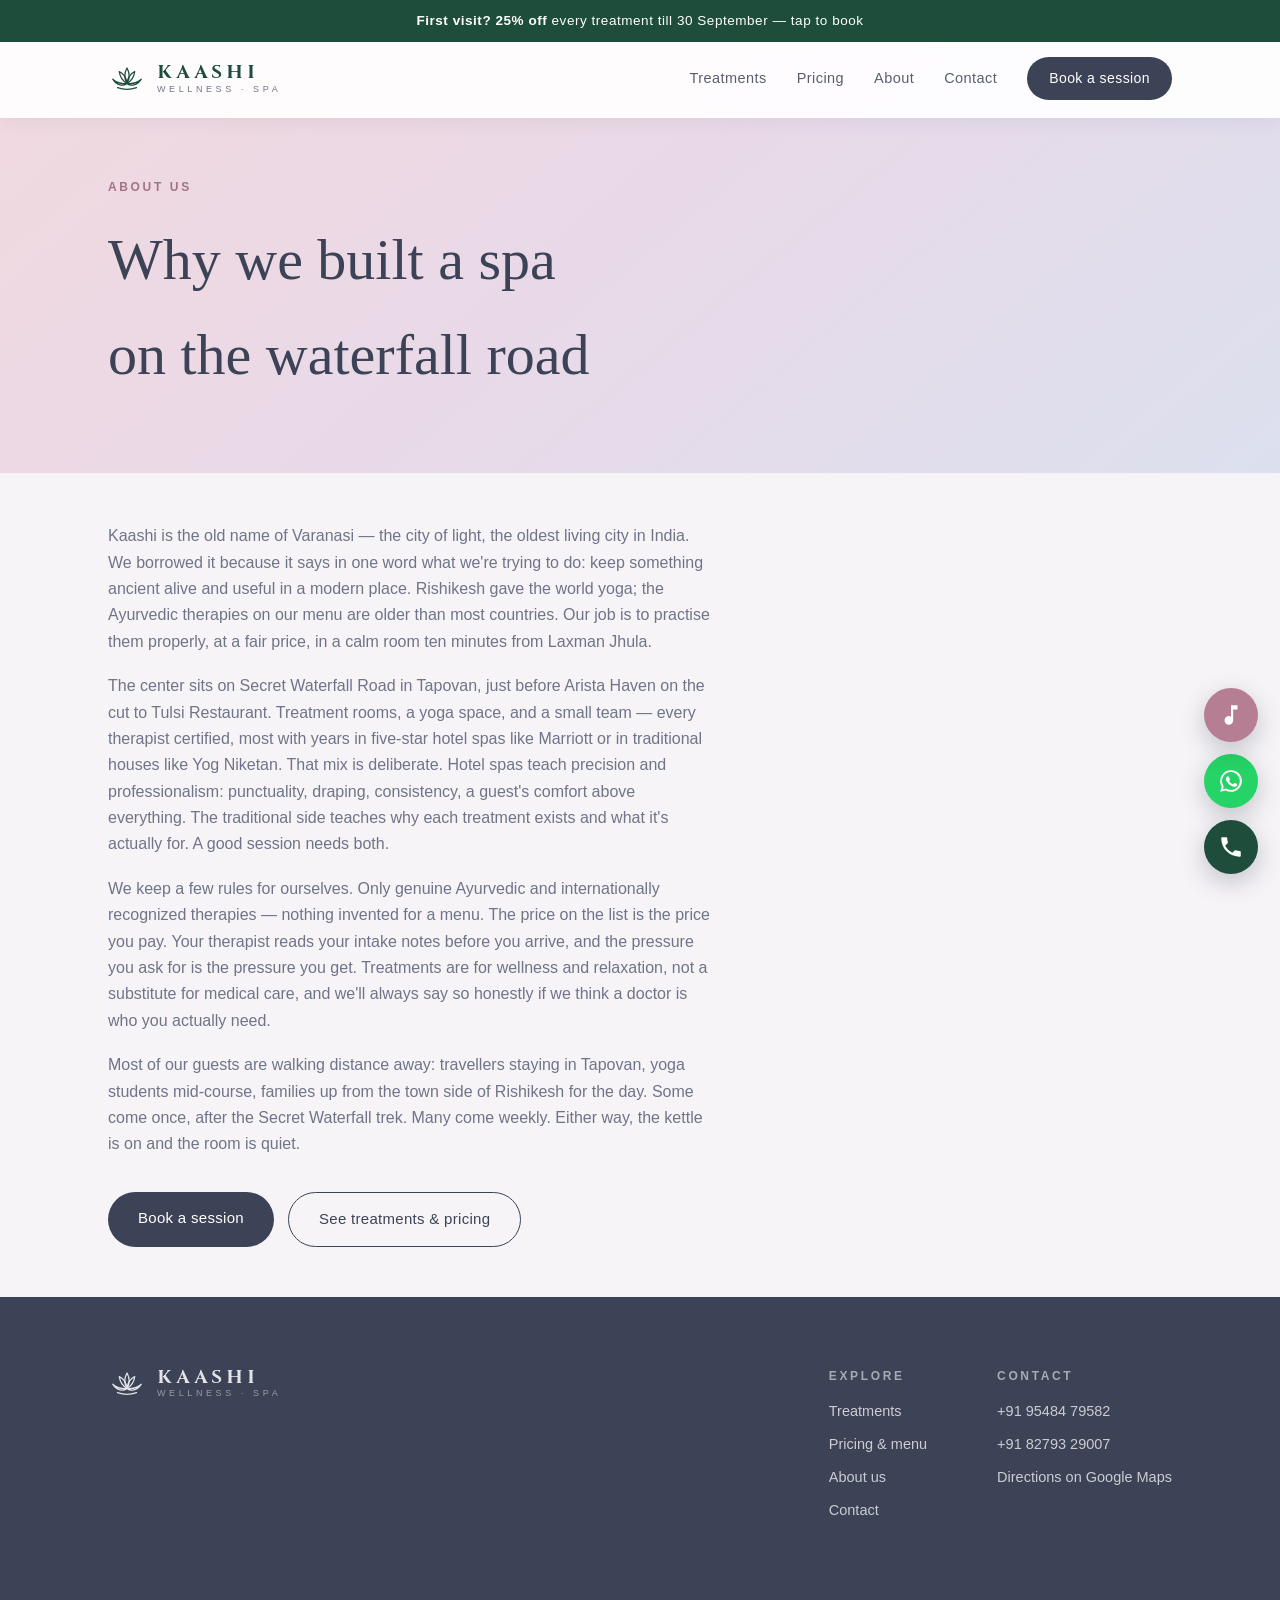
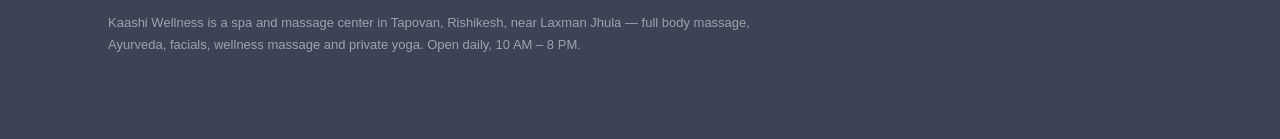
==== about.html @ d587b19d "feat: about and contact pages with map embed, nav/footer/sitemap updates, vercel config Co-Authored-" ====
<!DOCTYPE html>
<html lang="en">
<head>
<title>About Kaashi Wellness — Spa &amp; Massage Center in Tapovan, Rishikesh</title>
<meta name="description" content="The story of Kaashi Wellness — a spa, massage and yoga center on Secret Waterfall Road, Tapovan, Rishikesh, run by therapists trained in five-star hotel spas and traditional Ayurveda.">
<link rel="canonical" href="https://kaashiwellness.in/about.html">
<meta property="og:title" content="About Kaashi Wellness — Tapovan, Rishikesh">
<meta property="og:description" content="Who we are, why the name, and how we work. Spa, massage and yoga in Tapovan, Rishikesh.">
<meta property="og:type" content="website">
<meta property="og:url" content="https://kaashiwellness.in/about.html">
<meta name="twitter:card" content="summary">
<meta charset="UTF-8">
<meta name="viewport" content="width=device-width, initial-scale=1.0">
<meta name="theme-color" content="#f2d9de">
<meta name="geo.region" content="IN-UT">
<meta name="geo.placename" content="Tapovan, Rishikesh">
<meta name="ICBM" content="30.134050, 78.319502">
<link rel="icon" href="data:image/svg+xml,%3Csvg xmlns='http://www.w3.org/2000/svg' viewBox='0 0 64 44'%3E%3Cg fill='none' stroke='%231e4d3b' stroke-width='3.5' stroke-linecap='round' stroke-linejoin='round'%3E%3Cpath d='M32 5 C27.5 13 27.5 23 32 31 C36.5 23 36.5 13 32 5 Z'/%3E%3Cpath d='M32 31 C25 27 20 20 19 11 C27 15 31 22 32 31 Z'/%3E%3Cpath d='M32 31 C39 27 44 20 45 11 C37 15 33 22 32 31 Z'/%3E%3Cpath d='M16 38 Q32 44 48 38'/%3E%3C/g%3E%3C/svg%3E">
<link rel="stylesheet" href="css/style.css">
<script type="application/ld+json">
{
  "@context": "https://schema.org",
  "@type": "DaySpa",
  "@id": "https://kaashiwellness.in/#spa",
  "name": "Kaashi Wellness",
  "url": "https://kaashiwellness.in/",
  "telephone": "+919548479582",
  "priceRange": "₹₹",
  "address": {
    "@type": "PostalAddress",
    "streetAddress": "Secret Waterfall Road, Near Arista Haven, Tapovan",
    "addressLocality": "Rishikesh",
    "addressRegion": "Uttarakhand",
    "postalCode": "249192",
    "addressCountry": "IN"
  },
  "hasOfferCatalog": {
    "@type": "OfferCatalog",
    "name": "Kaashi Wellness Spa Menu",
    "itemListElement": [
      { "@type": "OfferCatalog", "name": "Full Body Massages", "description": "Deep tissue, Balinese, Swedish and aromatherapy massages, ₹1,999–₹3,499, 60/90 minutes" },
      { "@type": "OfferCatalog", "name": "Express Massages", "description": "Back, foot reflexology and head-neck-shoulder massages, ₹999, 30 minutes" },
      { "@type": "OfferCatalog", "name": "Body Scrubs", "description": "Exfoliation scrubs and nourishing body masques, ₹1,499–₹1,999, 30 minutes" },
      { "@type": "OfferCatalog", "name": "Facials", "description": "Hydrating, purifying, lightening, age-defying and healing facials, ₹1,999, 60 minutes" },
      { "@type": "OfferCatalog", "name": "Premium Package", "description": "Thai, hot stone, Potli, Udwarthanam and chakra balancing with sound healing, ₹2,999–₹3,999" },
      { "@type": "OfferCatalog", "name": "Ayurveda", "description": "Abhiyanga, Shirodhara, Nasyam, vasti therapies and more, ₹1,499–₹3,499" },
      { "@type": "OfferCatalog", "name": "Yoga", "description": "Private asana, pranayama, Yoga Nidra and meditation sessions, ₹1,499–₹2,999" }
    ]
  }
}
</script>
<script type="application/ld+json">
{
  "@context": "https://schema.org",
  "@type": "BreadcrumbList",
  "itemListElement": [
    { "@type": "ListItem", "position": 1, "name": "Home", "item": "https://kaashiwellness.in/" },
    { "@type": "ListItem", "position": 2, "name": "About", "item": "https://kaashiwellness.in/about.html" }
  ]
}
</script>
</head>
<body class="has-sticky">

<a class="offer-bar" href="tel:+919548479582" data-book="my first visit (25% off)"><b>First visit? 25% off</b> every treatment till 30 September — tap to book</a>
<nav class="site scrolled" id="siteNav">
  <div class="wrap">
    <a class="wordmark" href="index.html"><svg class="logo-mark" viewBox="0 0 64 44" fill="none" stroke="currentColor" stroke-width="2.2" stroke-linecap="round" stroke-linejoin="round" aria-hidden="true"><path d="M32 5 C27.5 13 27.5 23 32 31 C36.5 23 36.5 13 32 5 Z"/><path d="M32 31 C25 27 20 20 19 11 C27 15 31 22 32 31 Z"/><path d="M32 31 C39 27 44 20 45 11 C37 15 33 22 32 31 Z"/><path d="M32 31 C23 32 14 30 8 24 C15 35 26 36 32 31 Z"/><path d="M32 31 C41 32 50 30 56 24 C49 35 38 36 32 31 Z"/><path d="M16 38 Q32 44 48 38"/></svg><span class="logo-text">Kaashi<small>Wellness · Spa</small></span></a>
    <div class="navlinks">
      <a href="index.html#services">Treatments</a>
      <a href="pricing.html">Pricing</a>
      <a href="about.html">About</a>
      <a href="contact.html">Contact</a>
      <a class="btn" href="tel:+919548479582" data-book="a session">Book a session</a>
    </div>
  </div>
</nav>

<header class="page-head">
  <div class="wrap">
    <p class="eyebrow">About us</p>
    <h1>Why we built a spa on the waterfall road</h1>
  </div>
</header>

<main>
<section class="tight">
  <div class="wrap">
    <div class="prose dim">
      <p>Kaashi is the old name of Varanasi — the city of light, the oldest living city in India. We borrowed it because it says in one word what we're trying to do: keep something ancient alive and useful in a modern place. Rishikesh gave the world yoga; the Ayurvedic therapies on our menu are older than most countries. Our job is to practise them properly, at a fair price, in a calm room ten minutes from Laxman Jhula.</p>
      <p>The center sits on Secret Waterfall Road in Tapovan, just before Arista Haven on the cut to Tulsi Restaurant. Treatment rooms, a yoga space, and a small team — every therapist certified, most with years in five-star hotel spas like Marriott or in traditional houses like Yog Niketan. That mix is deliberate. Hotel spas teach precision and professionalism: punctuality, draping, consistency, a guest's comfort above everything. The traditional side teaches why each treatment exists and what it's actually for. A good session needs both.</p>
      <p>We keep a few rules for ourselves. Only genuine Ayurvedic and internationally recognized therapies — nothing invented for a menu. The price on the list is the price you pay. Your therapist reads your intake notes before you arrive, and the pressure you ask for is the pressure you get. Treatments are for wellness and relaxation, not a substitute for medical care, and we'll always say so honestly if we think a doctor is who you actually need.</p>
      <p>Most of our guests are walking distance away: travellers staying in Tapovan, yoga students mid-course, families up from the town side of Rishikesh for the day. Some come once, after the Secret Waterfall trek. Many come weekly. Either way, the kettle is on and the room is quiet.</p>
    </div>
    <div style="margin-top:34px; display:flex; gap:14px; flex-wrap:wrap">
      <a class="btn" href="tel:+919548479582" data-book="a session">Book a session</a>
      <a class="btn ghost" href="pricing.html">See treatments &amp; pricing</a>
    </div>
  </div>
</section>
</main>

<footer>
  <div class="wrap">
    <div>
      <a class="wordmark" href="index.html"><svg class="logo-mark" viewBox="0 0 64 44" fill="none" stroke="currentColor" stroke-width="2.2" stroke-linecap="round" stroke-linejoin="round" aria-hidden="true"><path d="M32 5 C27.5 13 27.5 23 32 31 C36.5 23 36.5 13 32 5 Z"/><path d="M32 31 C25 27 20 20 19 11 C27 15 31 22 32 31 Z"/><path d="M32 31 C39 27 44 20 45 11 C37 15 33 22 32 31 Z"/><path d="M32 31 C23 32 14 30 8 24 C15 35 26 36 32 31 Z"/><path d="M32 31 C41 32 50 30 56 24 C49 35 38 36 32 31 Z"/><path d="M16 38 Q32 44 48 38"/></svg><span class="logo-text">Kaashi<small>Wellness · Spa</small></span></a>
    </div>
    <div class="cols">
      <div>
        <h4>Explore</h4>
        <a href="index.html#services">Treatments</a>
        <a href="pricing.html">Pricing &amp; menu</a>
        <a href="about.html">About us</a>
        <a href="contact.html">Contact</a>
      </div>
      <div>
        <h4>Contact</h4>
        <a href="tel:+919548479582">+91 95484 79582</a>
        <a href="tel:+918279329007">+91 82793 29007</a>
        <a href="https://maps.google.com/?q=30.134050,78.319502" rel="noopener">Directions on Google Maps</a>
      </div>
    </div>
    <p class="note">Kaashi Wellness is a spa and massage center in Tapovan, Rishikesh, near Laxman Jhula — full body massage, Ayurveda, facials, wellness massage and private yoga. Open daily, 10 AM – 8 PM.</p>
  </div>
</footer>

<a class="sticky-call" href="tel:+919548479582" data-book="a session">Book — call or WhatsApp · open till 8 PM</a>

<div class="fabs" id="fabs">
  <button class="fab music" id="musicToggle" aria-pressed="false" aria-label="Play calming music" title="Calming music">
    <svg viewBox="0 0 24 24" aria-hidden="true"><path d="M12 3v10.55A4 4 0 1 0 14 17V7h4V3h-6Z"/></svg>
    <span class="slash" aria-hidden="true"></span>
  </button>
  <a class="fab wa" href="https://wa.me/919548479582" rel="noopener" aria-label="Chat with Kaashi Wellness on WhatsApp">
    <svg viewBox="0 0 24 24" aria-hidden="true"><path d="M12 2a10 10 0 0 0-8.6 15.1L2 22l5.1-1.3A10 10 0 1 0 12 2Zm0 1.8a8.2 8.2 0 1 1-4.2 15.3l-.3-.2-3 .8.8-2.9-.2-.3A8.2 8.2 0 0 1 12 3.8Zm-3.1 4c-.2 0-.5 0-.7.3-.2.3-.9.9-.9 2.1s.9 2.5 1 2.6c.1.2 1.8 2.8 4.4 3.8 2.2.9 2.6.7 3.1.7.5-.1 1.5-.6 1.7-1.2.2-.6.2-1.1.2-1.2l-.5-.3-1.7-.8c-.2-.1-.4-.1-.6.1l-.8 1c-.1.2-.3.2-.5.1a6.7 6.7 0 0 1-3.3-2.9c-.1-.2 0-.4.1-.5l.6-.7c.2-.2.2-.4.1-.6l-.8-1.8c-.1-.4-.3-.6-.6-.6h-.8Z"/></svg>
  </a>
  <a class="fab call" href="tel:+919548479582" aria-label="Call Kaashi Wellness">
    <svg viewBox="0 0 24 24" aria-hidden="true"><path d="M6.6 10.8a15.6 15.6 0 0 0 6.6 6.6l2.2-2.2c.3-.3.7-.4 1-.2 1.1.4 2.3.6 3.6.6.6 0 1 .4 1 1V20c0 .6-.4 1-1 1A17 17 0 0 1 3 4c0-.6.4-1 1-1h3.5c.6 0 1 .4 1 1 0 1.2.2 2.4.6 3.6.1.3 0 .7-.2 1l-2.3 2.2Z"/></svg>
  </a>
</div>

<script>
  const fabs = document.getElementById('fabs');
  let lastY = scrollY, upTravel = 0;
  addEventListener('scroll', () => {
    const d = scrollY - lastY;
    if (d > 0) {
      fabs.classList.add('hidden');
      upTravel = 0;
    } else if (d < 0) {
      upTravel -= d;
      if (upTravel > 180 || scrollY < 80) fabs.classList.remove('hidden');
    }
    lastY = scrollY;
  }, {passive: true});
</script>


<div class="book-modal" id="bookModal" hidden>
  <div class="book-sheet" role="dialog" aria-label="Book a session">
    <h3>Book your session</h3>
    <p id="bookWhat">Choose how you'd like to reach us — we answer both quickly.</p>
    <a class="choice call" id="bookCall" href="tel:+919548479582">
      <svg viewBox="0 0 24 24" aria-hidden="true"><path d="M6.6 10.8a15.6 15.6 0 0 0 6.6 6.6l2.2-2.2c.3-.3.7-.4 1-.2 1.1.4 2.3.6 3.6.6.6 0 1 .4 1 1V20c0 .6-.4 1-1 1A17 17 0 0 1 3 4c0-.6.4-1 1-1h3.5c.6 0 1 .4 1 1 0 1.2.2 2.4.6 3.6.1.3 0 .7-.2 1l-2.3 2.2Z"/></svg>
      Call +91 95484 79582
    </a>
    <a class="choice wa" id="bookWa" href="https://wa.me/919548479582" rel="noopener">
      <svg viewBox="0 0 24 24" aria-hidden="true"><path d="M12 2a10 10 0 0 0-8.6 15.1L2 22l5.1-1.3A10 10 0 1 0 12 2Zm0 1.8a8.2 8.2 0 1 1-4.2 15.3l-.3-.2-3 .8.8-2.9-.2-.3A8.2 8.2 0 0 1 12 3.8Zm-3.1 4c-.2 0-.5 0-.7.3-.2.3-.9.9-.9 2.1s.9 2.5 1 2.6c.1.2 1.8 2.8 4.4 3.8 2.2.9 2.6.7 3.1.7.5-.1 1.5-.6 1.7-1.2.2-.6.2-1.1.2-1.2l-.5-.3-1.7-.8c-.2-.1-.4-.1-.6.1l-.8 1c-.1.2-.3.2-.5.1a6.7 6.7 0 0 1-3.3-2.9c-.1-.2 0-.4.1-.5l.6-.7c.2-.2.2-.4.1-.6l-.8-1.8c-.1-.4-.3-.6-.6-.6h-.8Z"/></svg>
      WhatsApp us
    </a>
    <p class="alt-number">First number busy? <a href="tel:+918279329007">+91 82793 29007</a></p>
    <button class="book-close" type="button">Close</button>
  </div>
</div>

<script>
  // Booking chooser — every booking button offers call or WhatsApp
  const bookModal = document.getElementById('bookModal');
  const bookWa = document.getElementById('bookWa');
  const bookWhat = document.getElementById('bookWhat');
  document.addEventListener('click', (e) => {
    const trigger = e.target.closest('[data-book]');
    if (trigger) {
      e.preventDefault();
      const what = trigger.getAttribute('data-book') || 'a session';
      bookWa.href = 'https://wa.me/919548479582?text=' +
        encodeURIComponent("Hi Kaashi Wellness, I'd like to book " + what + ".");
      bookWhat.textContent = 'Booking ' + what + ' — choose how to reach us.';
      bookModal.hidden = false;
      return;
    }
    if (e.target === bookModal || e.target.closest('.book-close')) bookModal.hidden = true;
  });
  addEventListener('keydown', (e) => { if (e.key === 'Escape') bookModal.hidden = true; });

  // Calming music — generative soundscape, no file needed.
  // Browsers block sound before the first tap/scroll, so "autoplay"
  // begins at the visitor's first interaction with the page.
  const musicBtn = document.getElementById('musicToggle');
  let actx = null, master = null, bellTimer = null, playing = false, userStopped = false;
  const NOTES = [261.63, 311.13, 349.23, 392, 466.16, 523.25];
  function buildAudio() {
    actx = new (window.AudioContext || window.webkitAudioContext)();
    master = actx.createGain();
    master.gain.value = 0;
    const lp = actx.createBiquadFilter();
    lp.type = 'lowpass';
    lp.frequency.value = 900;
    lp.connect(actx.destination);
    master.connect(lp);
    [98, 98.5, 146.8].forEach((f, i) => {
      const o = actx.createOscillator(), g = actx.createGain();
      o.type = 'sine'; o.frequency.value = f;
      g.gain.value = i < 2 ? 0.055 : 0.028;
      o.connect(g); g.connect(master); o.start();
    });
  }
  function bell() {
    if (!playing) return;
    const t = actx.currentTime;
    const o = actx.createOscillator(), g = actx.createGain();
    o.type = 'sine';
    o.frequency.value = NOTES[Math.floor(Math.random() * NOTES.length)];
    g.gain.setValueAtTime(0, t);
    g.gain.linearRampToValueAtTime(0.045, t + 0.5);
    g.gain.exponentialRampToValueAtTime(0.0001, t + 8);
    o.connect(g); g.connect(master);
    o.start(t); o.stop(t + 8.5);
    bellTimer = setTimeout(bell, 4500 + Math.random() * 6500);
  }
  function startMusic() {
    if (!actx) buildAudio();
    actx.resume().then(() => {
      playing = true;
      master.gain.cancelScheduledValues(actx.currentTime);
      master.gain.linearRampToValueAtTime(1, actx.currentTime + 3);
      bell();
      musicBtn.setAttribute('aria-pressed', 'true');
      musicBtn.setAttribute('aria-label', 'Pause calming music');
    }).catch(() => {});
  }
  function stopMusic() {
    playing = false;
    clearTimeout(bellTimer);
    if (master) master.gain.linearRampToValueAtTime(0, actx.currentTime + 0.8);
    musicBtn.setAttribute('aria-pressed', 'false');
    musicBtn.setAttribute('aria-label', 'Play calming music');
  }
  musicBtn.addEventListener('click', () => {
    if (playing) { userStopped = true; stopMusic(); }
    else { userStopped = false; startMusic(); }
  });
  function autoStart() {
    if (!playing && !userStopped) startMusic();
    removeEventListener('pointerdown', autoStart);
    removeEventListener('touchstart', autoStart);
    removeEventListener('scroll', autoStart);
    removeEventListener('keydown', autoStartKey);
  }
  function autoStartKey(e) { if (e.key !== 'Escape') autoStart(); }
  addEventListener('pointerdown', autoStart, {once: false});
  addEventListener('touchstart', autoStart, {passive: true});
  addEventListener('scroll', autoStart, {passive: true});
  addEventListener('keydown', autoStartKey);
</script>

</body>
</html>
---- css/style.css ----
/* Kaashi Wellness — Misty Rose design system */

/* Cinzel subset (KASHI glyphs only, 1.2KB) — self-hosted for the wordmark */
@font-face {
  font-family: 'Cinzel';
  font-style: normal;
  font-weight: 700;
  src: url([data-uri]) format('woff2');
  unicode-range: U+41, U+48-49, U+4B, U+53;
}

:root {
  --grad: linear-gradient(140deg, #f2d9de 0%, #e9d9e8 48%, #dce0ee 100%);
  --grad-soft: linear-gradient(140deg, #f7e7ea, #e8ebf5);
  --ground: #f6f4f7;
  --panel: #ffffff;
  --ink: #3c4356;
  --ink-soft: #6f7488;
  --accent: #b57e93;
  --accent-ink: #96617a;
  --line: #e4e2ec;
  --display-face: "Baskerville", "Big Caslon", "Hoefler Text", Georgia, serif;
  --body-face: "Seravek", "Trebuchet MS", "Segoe UI", "Helvetica Neue", sans-serif;
  --card-radius: 28px;
  --btn-radius: 999px;
  --logo-green: #1e4d3b;
}

* { box-sizing: border-box; }
html { scroll-behavior: smooth; }
body {
  margin: 0;
  background: var(--ground);
  color: var(--ink);
  font-family: var(--body-face);
  line-height: 1.65;
  -webkit-font-smoothing: antialiased;
}
img { max-width: 100%; }
a { color: inherit; }

.wrap { max-width: 1120px; margin: 0 auto; padding: 0 28px; }
.eyebrow {
  font-size: 12px;
  letter-spacing: 0.22em;
  text-transform: uppercase;
  color: var(--accent-ink);
  margin: 0 0 14px;
  font-weight: 600;
}
h1, h2, h3 { font-family: var(--display-face); font-weight: 500; text-wrap: balance; margin: 0; }

.btn {
  display: inline-block;
  padding: 14px 30px;
  border-radius: var(--btn-radius);
  background: var(--ink);
  color: #fff;
  text-decoration: none;
  font-size: 15px;
  letter-spacing: 0.02em;
  transition: transform .25s ease, box-shadow .25s ease;
}
.btn:hover { transform: translateY(-2px); box-shadow: 0 12px 26px rgba(80,50,60,0.22); }
.btn:focus-visible { outline: 2px solid var(--accent); outline-offset: 3px; }
.btn.ghost { background: transparent; color: var(--ink); border: 1px solid var(--ink); }
.btn.ghost:hover { box-shadow: none; background: rgba(255,255,255,0.45); }

/* ============ offer bar ============ */
.offer-bar {
  position: fixed;
  top: 0; left: 0; right: 0;
  z-index: 55;
  display: block;
  background: var(--logo-green);
  color: #fff;
  text-align: center;
  font-size: 13.5px;
  letter-spacing: 0.04em;
  padding: 10px 16px;
  text-decoration: none;
  white-space: nowrap;
  overflow: hidden;
  text-overflow: ellipsis;
}
.offer-bar b { font-weight: 600; }
.offer-bar:hover { filter: brightness(1.1); }
.offer-bar:focus-visible { outline: 2px solid var(--accent); outline-offset: -3px; }

/* ============ nav ============ */
nav.site {
  position: fixed;
  top: 39px; left: 0; right: 0;
  z-index: 50;
  transition: background .3s ease, box-shadow .3s ease;
}
nav.site.scrolled {
  background: rgba(255,255,255,0.92);
  backdrop-filter: blur(12px);
  box-shadow: 0 2px 18px rgba(60,67,86,0.08);
}
nav.site .wrap {
  display: flex;
  align-items: center;
  justify-content: space-between;
  padding-top: 18px;
  padding-bottom: 18px;
}
.wordmark {
  display: flex;
  align-items: center;
  gap: 11px;
  color: var(--logo-green);
  text-decoration: none;
}
.logo-mark { width: 38px; height: auto; flex-shrink: 0; }
.logo-text {
  font-family: "Cinzel", "Trajan Pro", "Baskerville", Georgia, serif;
  font-size: 19px;
  font-weight: 700;
  letter-spacing: 0.2em;
  line-height: 1.1;
  text-transform: uppercase;
}
.logo-text small {
  display: block;
  font-family: var(--body-face);
  font-size: 9px;
  font-weight: 400;
  letter-spacing: 0.4em;
  text-transform: uppercase;
  color: var(--ink-soft);
  margin-top: 2px;
}
.navlinks { display: flex; gap: 30px; align-items: center; }
.navlinks a {
  text-decoration: none;
  font-size: 14.5px;
  letter-spacing: 0.03em;
  color: var(--ink);
  opacity: 0.85;
}
.navlinks a:hover { opacity: 1; }
.navlinks a:focus-visible { outline: 2px solid var(--accent); outline-offset: 3px; }
.navlinks .btn { padding: 10px 22px; font-size: 14px; color: #fff; opacity: 1; }
@media (max-width: 760px) { .navlinks a:not(.btn) { display: none; } }

/* ============ hero ============ */
header.hero {
  position: relative;
  background: var(--grad);
  min-height: 88vh;
  display: flex;
  flex-direction: column;
  justify-content: center;
  overflow: hidden;
}
.hero .wrap { position: relative; z-index: 2; padding-top: 110px; padding-bottom: 110px; }
.hero h1 {
  font-size: clamp(38px, 6vw, 72px);
  line-height: 1.08;
  max-width: 16ch;
}
.hero p.lede {
  max-width: 50ch;
  font-size: clamp(16px, 1.6vw, 19px);
  opacity: 0.85;
  margin: 26px 0 38px;
}
.hero .cta-row { display: flex; gap: 14px; flex-wrap: wrap; }
.orb {
  position: absolute;
  border-radius: 50%;
  filter: blur(60px);
  opacity: 0.55;
  pointer-events: none;
}
.orb.one { width: 420px; height: 420px; background: #ffffff; top: -120px; right: 6%; }
.orb.two { width: 340px; height: 340px; background: var(--accent); opacity: 0.18; bottom: -80px; left: 42%; }
.hero .moon {
  position: absolute;
  right: 10%;
  top: 22%;
  width: clamp(160px, 24vw, 300px);
  height: clamp(160px, 24vw, 300px);
  border-radius: 50%;
  background: radial-gradient(circle at 42% 38%, rgba(255,255,255,0.95), rgba(255,255,255,0.28) 58%, transparent 74%);
  z-index: 1;
  animation: breathe 9s ease-in-out infinite;
}
@keyframes breathe {
  0%, 100% { transform: scale(1); opacity: 0.9; }
  50% { transform: scale(1.06); opacity: 1; }
}
@media (prefers-reduced-motion: reduce) {
  .hero .moon { animation: none; }
  .btn { transition: none; }
}

/* ============ shared sections ============ */
section { padding: 90px 0; }
section.tight { padding: 50px 0; }
.center { text-align: center; }
.center h2 { max-width: 24ch; margin-left: auto; margin-right: auto; }
h2 { font-size: clamp(28px, 3.6vw, 44px); margin-bottom: 20px; }
.prose { max-width: 68ch; color: var(--ink); }
.prose.dim { color: var(--ink-soft); }
.center .prose { margin: 0 auto; }
.prose p { margin: 0 0 18px; }

/* services grid */
.svc-grid { display: grid; grid-template-columns: repeat(3, 1fr); gap: 22px; margin-top: 44px; }
@media (max-width: 900px) { .svc-grid { grid-template-columns: repeat(2, 1fr); } }
@media (max-width: 600px) { .svc-grid { grid-template-columns: 1fr; } }
.svc {
  background: var(--panel);
  border: 1px solid var(--line);
  border-radius: var(--card-radius);
  padding: 30px 28px 26px;
  display: flex;
  flex-direction: column;
  gap: 10px;
  text-decoration: none;
  transition: transform .3s ease, box-shadow .3s ease;
}
.svc:hover { transform: translateY(-4px); box-shadow: 0 18px 40px rgba(120,80,90,0.12); }
.svc:focus-visible { outline: 2px solid var(--accent); outline-offset: 3px; }
.svc .swatch { width: 52px; height: 52px; border-radius: 50%; background: var(--grad); margin-bottom: 8px; }
.svc h3 { font-size: 22px; }
.svc p { margin: 0; font-size: 14.5px; color: var(--ink-soft); flex: 1; }
.svc .meta {
  display: flex;
  justify-content: space-between;
  border-top: 1px solid var(--line);
  padding-top: 14px;
  margin-top: 8px;
  font-size: 13.5px;
  color: var(--ink-soft);
}
.svc .meta b { color: var(--ink); font-weight: 600; }

/* feature (Shirodhara) */
.feature .wrap { display: grid; grid-template-columns: 1fr 1.1fr; gap: 70px; align-items: center; }
@media (max-width: 860px) { .feature .wrap { grid-template-columns: 1fr; gap: 40px; } }
.feature .visual {
  background: var(--grad);
  border-radius: 50%;
  aspect-ratio: 1;
  display: flex;
  align-items: center;
  justify-content: center;
  overflow: hidden;
}
.feature .visual svg { width: 58%; opacity: 0.9; }
.feature ul { list-style: none; padding: 0; margin: 24px 0 34px; }
.feature li { padding: 13px 0; border-bottom: 1px solid var(--line); font-size: 15px; display: flex; gap: 14px; }
.feature li::before { content: "—"; color: var(--accent-ink); }

/* quotes */
.quotes { background: var(--grad-soft); }
.quotes .grid { display: grid; grid-template-columns: repeat(3, 1fr); gap: 26px; margin-top: 40px; }
@media (max-width: 860px) { .quotes .grid { grid-template-columns: 1fr; } }
.quote { background: rgba(255,255,255,0.72); border-radius: var(--card-radius); padding: 34px 30px; margin: 0; }
.quote p { font-family: var(--display-face); font-size: 19px; line-height: 1.5; margin: 0 0 18px; }
.quote cite { font-style: normal; font-size: 13px; letter-spacing: 0.14em; text-transform: uppercase; color: var(--ink-soft); }

/* FAQ */
.faq details {
  background: var(--panel);
  border: 1px solid var(--line);
  border-radius: 18px;
  padding: 4px 26px;
  margin-bottom: 12px;
}
.faq summary {
  font-family: var(--display-face);
  font-size: 19px;
  padding: 16px 0;
  cursor: pointer;
  list-style: none;
  position: relative;
  padding-right: 34px;
}
.faq summary::-webkit-details-marker { display: none; }
.faq summary::after {
  content: "+";
  position: absolute; right: 4px; top: 50%;
  transform: translateY(-50%);
  color: var(--accent-ink);
  font-size: 22px;
  font-family: var(--body-face);
}
.faq details[open] summary::after { content: "–"; }
.faq summary:focus-visible { outline: 2px solid var(--accent); outline-offset: 3px; border-radius: 8px; }
.faq details p { color: var(--ink-soft); margin: 0 0 20px; max-width: 72ch; }

/* visit */
.visit .wrap { display: grid; grid-template-columns: 1.1fr 1fr; gap: 70px; align-items: start; }
@media (max-width: 860px) { .visit .wrap { grid-template-columns: 1fr; gap: 44px; } }
.visit .prose { max-width: 48ch; }
.hours { background: var(--panel); border: 1px solid var(--line); border-radius: var(--card-radius); padding: 34px 32px; }
.hours table { width: 100%; border-collapse: collapse; font-size: 15px; font-variant-numeric: tabular-nums; }
.hours td { padding: 10px 0; border-bottom: 1px solid var(--line); }
.hours td:last-child { text-align: right; color: var(--ink-soft); }
.hours tr:last-child td { border-bottom: 0; }
.contact-lines { margin: 26px 0 32px; font-size: 15.5px; }
.contact-lines div { margin-bottom: 6px; }
.contact-lines span {
  color: var(--ink-soft);
  display: inline-block;
  width: 82px;
  font-size: 13px;
  letter-spacing: 0.1em;
  text-transform: uppercase;
}
.contact-lines a { text-decoration: none; }
.contact-lines a:hover { text-decoration: underline; }

/* ============ pricing page ============ */
.page-head {
  background: var(--grad);
  padding: 160px 0 70px;
}
.page-head h1 { font-size: clamp(34px, 5vw, 58px); max-width: 18ch; }
.page-head p { max-width: 56ch; opacity: 0.85; margin-top: 18px; }

.menu-section { padding: 56px 0 8px; }
.menu-section h2 { font-size: clamp(26px, 3vw, 36px); }
.menu-section .note { color: var(--ink-soft); font-size: 15px; max-width: 68ch; margin: 6px 0 26px; }
.price-table { width: 100%; border-collapse: collapse; background: var(--panel); border: 1px solid var(--line); border-radius: 18px; overflow: hidden; }
.price-wrap { overflow-x: auto; border-radius: 18px; }
.price-table th {
  text-align: left;
  font-size: 12px;
  letter-spacing: 0.16em;
  text-transform: uppercase;
  color: var(--ink-soft);
  font-weight: 600;
  padding: 16px 22px;
  border-bottom: 1px solid var(--line);
  background: var(--grad-soft);
}
.price-table td { padding: 15px 22px; border-bottom: 1px solid var(--line); font-size: 15px; vertical-align: top; }
.price-table tr:last-child td { border-bottom: 0; }
.price-table td.price { text-align: right; white-space: nowrap; font-variant-numeric: tabular-nums; font-weight: 600; }
.price-table td .desc { display: block; color: var(--ink-soft); font-size: 13.5px; margin-top: 4px; font-weight: 400; }
.price-table th.price { text-align: right; }

.policy { background: var(--panel); border: 1px solid var(--line); border-radius: var(--card-radius); padding: 34px 32px; margin-top: 22px; }
.policy h3 { font-size: 20px; margin-bottom: 12px; }
.policy ul { margin: 0; padding-left: 20px; color: var(--ink-soft); font-size: 15px; }
.policy li { margin-bottom: 8px; }

.sticky-call {
  display: none;
  position: fixed;
  left: 0; right: 0; bottom: 0;
  z-index: 60;
  background: var(--ink);
  color: #fff;
  text-align: center;
  padding: 15px;
  text-decoration: none;
  font-size: 15.5px;
  letter-spacing: 0.03em;
}
@media (max-width: 760px) {
  .sticky-call { display: block; }
  body.has-sticky footer { padding-bottom: 130px; }
}

/* ============ floating action buttons ============ */
.fabs {
  position: fixed;
  right: 22px;
  bottom: 26px;
  z-index: 70;
  display: flex;
  flex-direction: column;
  gap: 12px;
  transition: transform .35s ease, opacity .35s ease;
}
.fabs.hidden { transform: translateY(24px); opacity: 0; pointer-events: none; }
@media (prefers-reduced-motion: reduce) { .fabs { transition: none; } }
.fab {
  width: 54px;
  height: 54px;
  border-radius: 50%;
  display: flex;
  align-items: center;
  justify-content: center;
  box-shadow: 0 8px 24px rgba(60,67,86,0.28);
  transition: transform .2s ease;
}
.fab:hover { transform: scale(1.07); }
.fab:focus-visible { outline: 2px solid var(--accent); outline-offset: 3px; }
.fab svg { width: 26px; height: 26px; fill: #fff; }
.fab.wa { background: #25d366; }
.fab.call { background: var(--logo-green); }
.fab.music {
  background: var(--accent);
  border: 0;
  cursor: pointer;
  position: relative;
}
.fab.music .slash {
  position: absolute;
  width: 30px;
  height: 2.5px;
  background: #fff;
  border-radius: 2px;
  transform: rotate(-45deg);
  transition: opacity .2s ease;
}
.fab.music[aria-pressed="true"] .slash { opacity: 0; }
.fab.music[aria-pressed="true"] { animation: music-pulse 3.2s ease-in-out infinite; }
@keyframes music-pulse {
  0%, 100% { box-shadow: 0 8px 24px rgba(60,67,86,0.28); }
  50% { box-shadow: 0 8px 24px rgba(181,126,147,0.55), 0 0 0 6px rgba(181,126,147,0.12); }
}
@media (prefers-reduced-motion: reduce) { .fab.music[aria-pressed="true"] { animation: none; } }
@media (max-width: 760px) { .fabs { bottom: 86px; right: 16px; } }

/* ============ map ============ */
.map-embed {
  width: 100%;
  height: 440px;
  border: 0;
  border-radius: var(--card-radius);
  display: block;
  box-shadow: 0 18px 40px rgba(120,80,90,0.12);
}
.contact-grid { display: grid; grid-template-columns: 1fr 1.2fr; gap: 50px; align-items: start; }
@media (max-width: 860px) { .contact-grid { grid-template-columns: 1fr; } }
.contact-card {
  background: var(--panel);
  border: 1px solid var(--line);
  border-radius: var(--card-radius);
  padding: 34px 32px;
  margin-bottom: 22px;
}
.contact-card h3 { font-size: 20px; margin-bottom: 12px; }
.contact-card p { margin: 0 0 10px; color: var(--ink-soft); font-size: 15px; }
.contact-card a.plain { color: var(--ink); text-decoration: none; font-size: 17px; display: block; margin-bottom: 6px; }
.contact-card a.plain:hover { text-decoration: underline; }

/* ============ booking chooser ============ */
.book-modal {
  position: fixed;
  inset: 0;
  z-index: 100;
  display: flex;
  align-items: center;
  justify-content: center;
  padding: 24px;
  background: rgba(60,67,86,0.45);
  backdrop-filter: blur(6px);
}
.book-modal[hidden] { display: none; }
.book-sheet {
  background: var(--panel);
  border-radius: var(--card-radius);
  padding: 38px 34px 30px;
  max-width: 380px;
  width: 100%;
  text-align: center;
  box-shadow: 0 30px 80px rgba(40,45,60,0.35);
}
.book-sheet h3 { font-size: 26px; margin-bottom: 8px; }
.book-sheet p { color: var(--ink-soft); font-size: 14.5px; margin: 0 0 24px; }
.book-sheet .choice {
  display: flex;
  align-items: center;
  justify-content: center;
  gap: 10px;
  width: 100%;
  margin-bottom: 12px;
  padding: 15px 20px;
  border-radius: 999px;
  text-decoration: none;
  color: #fff;
  font-size: 15.5px;
}
.book-sheet .choice svg { width: 20px; height: 20px; fill: #fff; flex-shrink: 0; }
.book-sheet .choice.call { background: var(--logo-green); }
.book-sheet .choice.wa { background: #25d366; }
.book-sheet .choice:hover { filter: brightness(1.08); }
.book-sheet .choice:focus-visible { outline: 2px solid var(--accent); outline-offset: 3px; }
.book-sheet .alt-number { font-size: 13px; color: var(--ink-soft); margin: 4px 0 16px; }
.book-sheet .alt-number a { color: var(--ink); }
.book-close {
  border: 0;
  background: transparent;
  color: var(--ink-soft);
  font-family: var(--body-face);
  font-size: 14px;
  cursor: pointer;
  padding: 8px 16px;
}
.book-close:hover { color: var(--ink); }
.book-close:focus-visible { outline: 2px solid var(--accent); outline-offset: 2px; }

/* ============ footer ============ */
footer { background: var(--ink); color: rgba(255,255,255,0.86); padding: 70px 0; }
footer .wrap { display: flex; justify-content: space-between; gap: 40px; flex-wrap: wrap; }
footer .wordmark { color: #fff; }
footer .logo-text small { color: rgba(255,255,255,0.55); }
footer .cols { display: flex; gap: 70px; flex-wrap: wrap; }
footer h4 { font-size: 12px; letter-spacing: 0.22em; text-transform: uppercase; margin: 0 0 14px; color: rgba(255,255,255,0.55); font-weight: 600; }
footer a { display: block; text-decoration: none; font-size: 14.5px; margin-bottom: 9px; opacity: 0.85; }
footer a:hover { opacity: 1; }
footer a:focus-visible { outline: 2px solid var(--accent); outline-offset: 3px; }
footer .note { width: 100%; margin-top: 40px; font-size: 13px; color: rgba(255,255,255,0.5); max-width: 90ch; line-height: 1.7; }
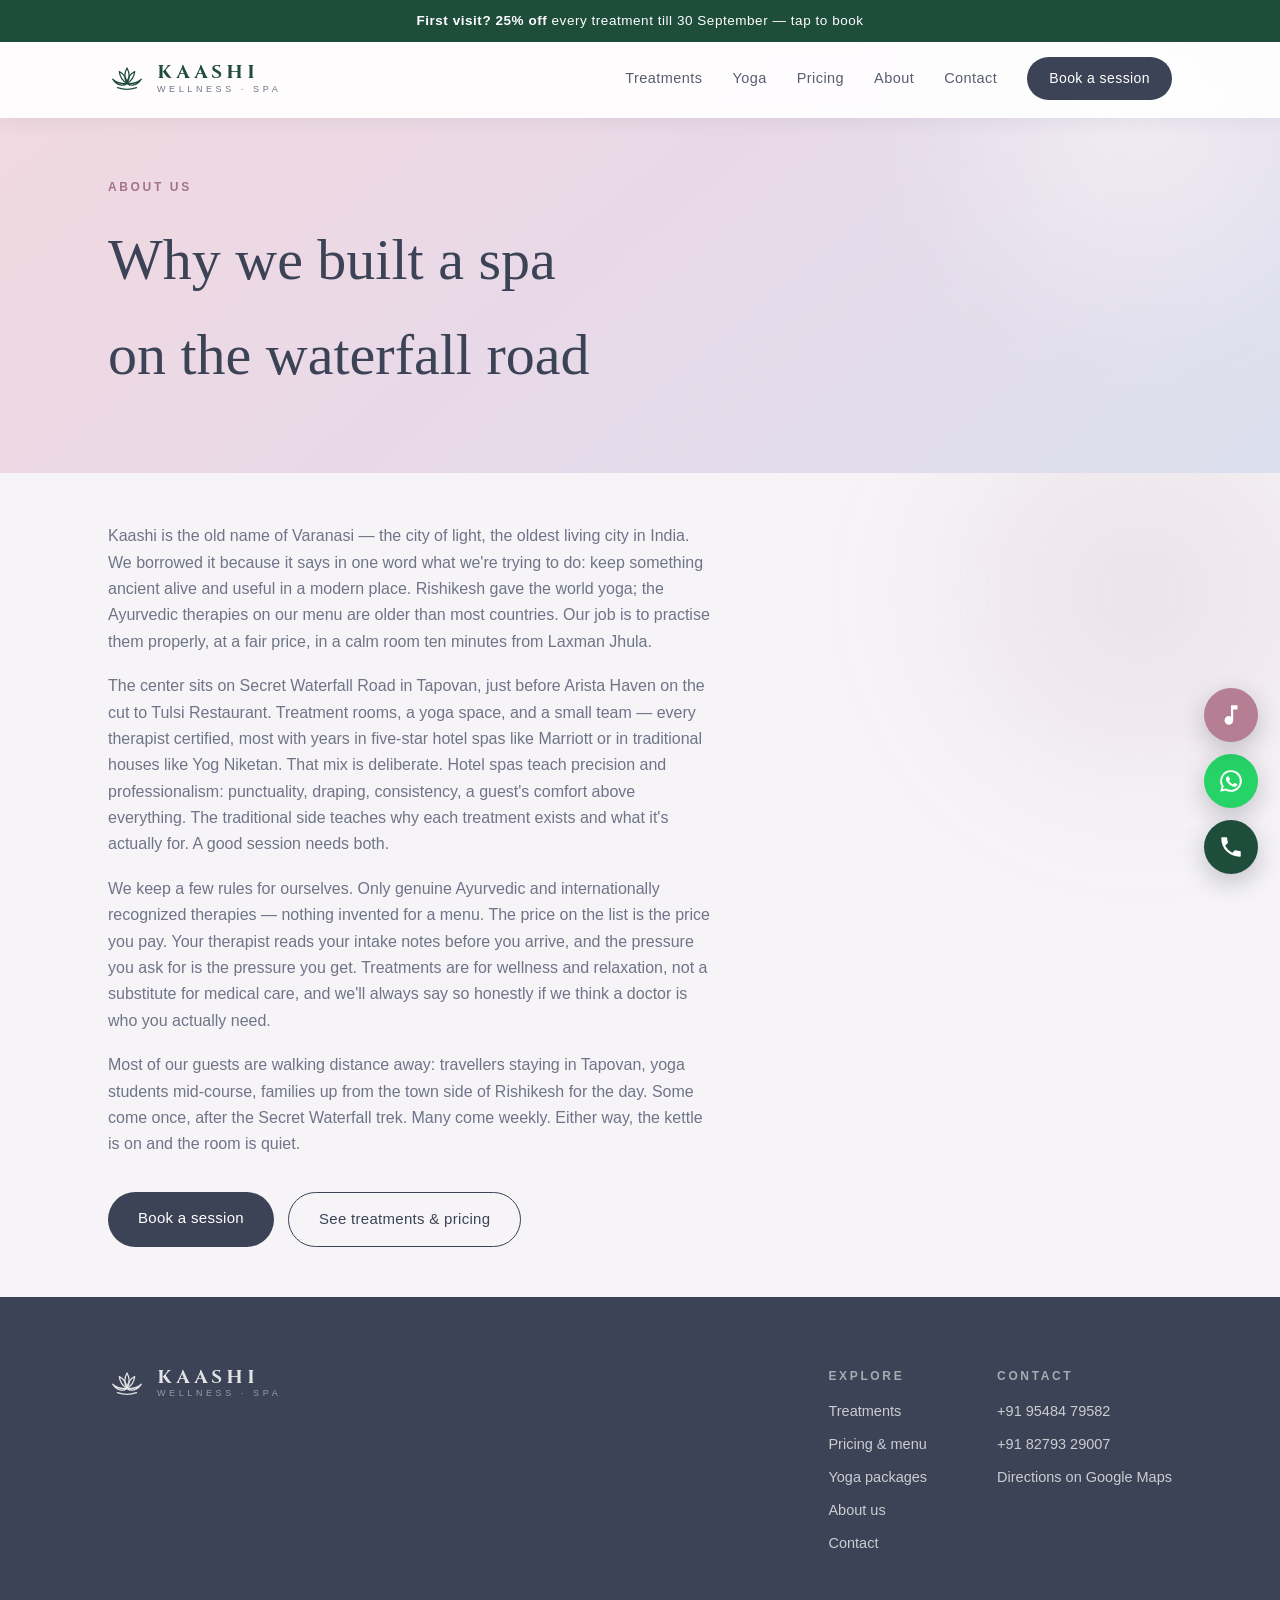
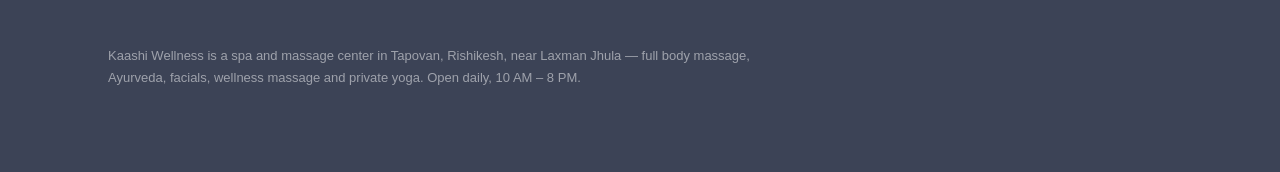
==== commit 24b7d021: "fix: unify nav and footer menus across all four pages Co-Authored-By: Claude Fable 5 <noreply@anthro" ====
--- a/about.html
+++ b/about.html
@@ -68,6 +68,7 @@
     <a class="wordmark" href="index.html"><svg class="logo-mark" viewBox="0 0 64 44" fill="none" stroke="currentColor" stroke-width="2.2" stroke-linecap="round" stroke-linejoin="round" aria-hidden="true"><path d="M32 5 C27.5 13 27.5 23 32 31 C36.5 23 36.5 13 32 5 Z"/><path d="M32 31 C25 27 20 20 19 11 C27 15 31 22 32 31 Z"/><path d="M32 31 C39 27 44 20 45 11 C37 15 33 22 32 31 Z"/><path d="M32 31 C23 32 14 30 8 24 C15 35 26 36 32 31 Z"/><path d="M32 31 C41 32 50 30 56 24 C49 35 38 36 32 31 Z"/><path d="M16 38 Q32 44 48 38"/></svg><span class="logo-text">Kaashi<small>Wellness · Spa</small></span></a>
     <div class="navlinks">
       <a href="index.html#services">Treatments</a>
+      <a href="index.html#yoga">Yoga</a>
       <a href="pricing.html">Pricing</a>
       <a href="about.html">About</a>
       <a href="contact.html">Contact</a>
@@ -110,6 +111,7 @@
         <h4>Explore</h4>
         <a href="index.html#services">Treatments</a>
         <a href="pricing.html">Pricing &amp; menu</a>
+        <a href="index.html#yoga">Yoga packages</a>
         <a href="about.html">About us</a>
         <a href="contact.html">Contact</a>
       </div>
--- a/css/style.css
+++ b/css/style.css
@@ -200,6 +200,49 @@
 /* ============ shared sections ============ */
 section { padding: 90px 0; }
 section.tight { padding: 50px 0; }
+
+/* breathing ambience — every section carries a soft orb that swells and
+   fades like a slow breath; rhythms are staggered so the page never pulses
+   in lockstep */
+section, .page-head { position: relative; overflow: hidden; }
+section > .wrap, .page-head > .wrap { position: relative; z-index: 1; }
+section::before, .page-head::before {
+  content: "";
+  position: absolute;
+  width: 560px;
+  height: 560px;
+  border-radius: 50%;
+  background: radial-gradient(circle, rgba(181,126,147,0.16), transparent 68%);
+  filter: blur(46px);
+  top: -160px;
+  right: -140px;
+  pointer-events: none;
+  animation: breathe-soft 11s ease-in-out infinite;
+}
+section:nth-of-type(even)::before {
+  right: auto;
+  left: -140px;
+  top: auto;
+  bottom: -160px;
+  background: radial-gradient(circle, rgba(154,163,205,0.16), transparent 68%);
+  animation-duration: 13s;
+  animation-delay: -4s;
+}
+section:nth-of-type(3n)::before {
+  animation-duration: 9s;
+  animation-delay: -2s;
+}
+.page-head::before {
+  background: radial-gradient(circle, rgba(255,255,255,0.5), transparent 68%);
+  animation-duration: 12s;
+}
+@keyframes breathe-soft {
+  0%, 100% { transform: scale(1); opacity: 0.55; }
+  50% { transform: scale(1.22); opacity: 1; }
+}
+@media (prefers-reduced-motion: reduce) {
+  section::before, .page-head::before { animation: none; }
+}
 .center { text-align: center; }
 .center h2 { max-width: 24ch; margin-left: auto; margin-right: auto; }
 h2 { font-size: clamp(28px, 3.6vw, 44px); margin-bottom: 20px; }
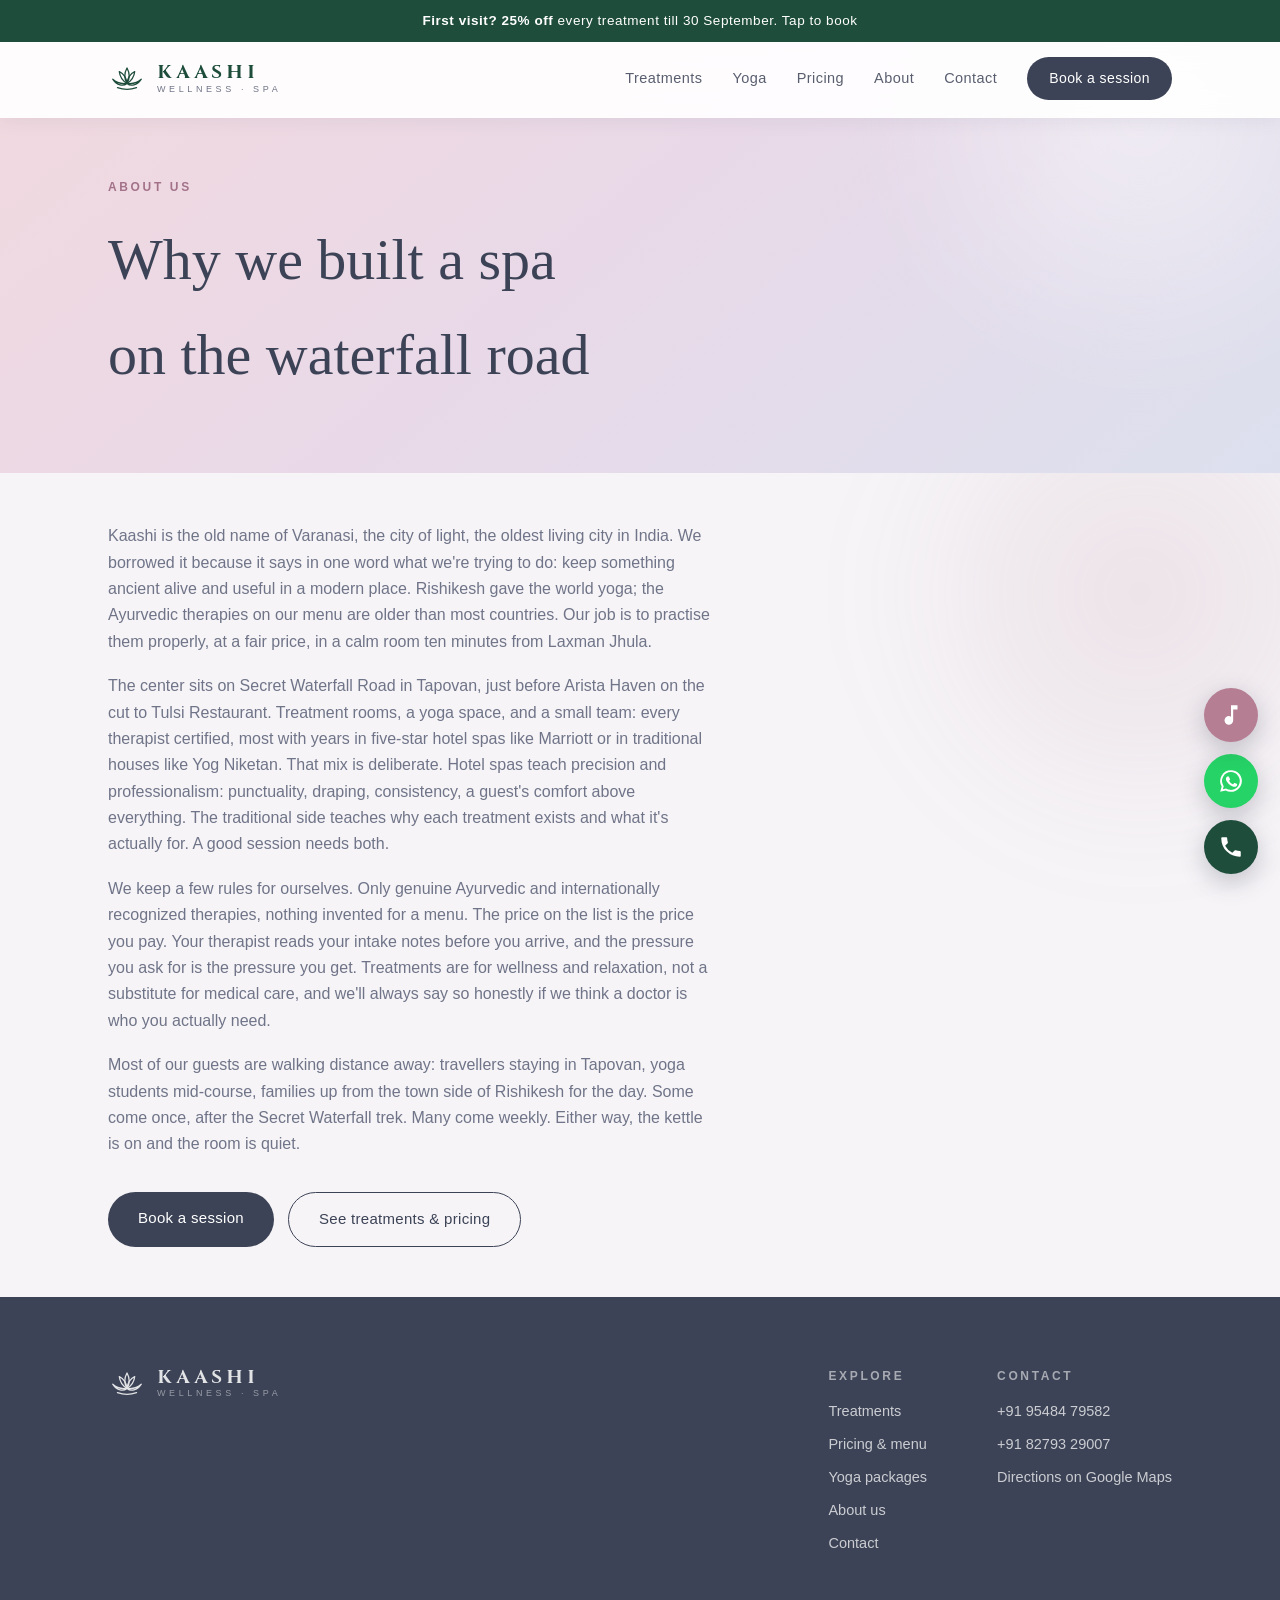
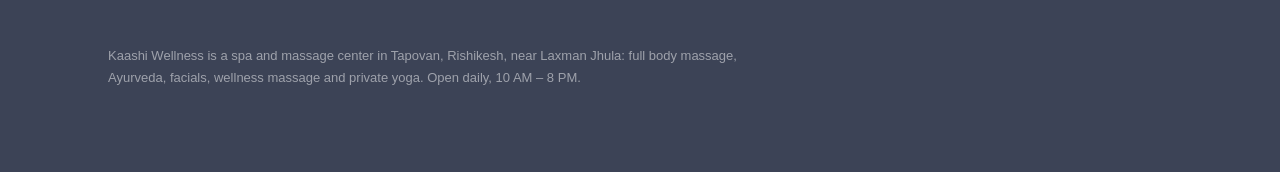
==== commit 28379ed1: "copy: remove all em dashes, natural punctuation throughout Co-Authored-By: Claude Fable 5 <noreply@a" ====
--- a/about.html
+++ b/about.html
@@ -1,10 +1,10 @@
 <!DOCTYPE html>
 <html lang="en">
 <head>
-<title>About Kaashi Wellness — Spa &amp; Massage Center in Tapovan, Rishikesh</title>
-<meta name="description" content="The story of Kaashi Wellness — a spa, massage and yoga center on Secret Waterfall Road, Tapovan, Rishikesh, run by therapists trained in five-star hotel spas and traditional Ayurveda.">
+<title>About Kaashi Wellness | Spa &amp; Massage Center in Tapovan, Rishikesh</title>
+<meta name="description" content="The story of Kaashi Wellness, a spa, massage and yoga center on Secret Waterfall Road, Tapovan, Rishikesh, run by therapists trained in five-star hotel spas and traditional Ayurveda.">
 <link rel="canonical" href="https://kaashiwellness.in/about.html">
-<meta property="og:title" content="About Kaashi Wellness — Tapovan, Rishikesh">
+<meta property="og:title" content="About Kaashi Wellness | Tapovan, Rishikesh">
 <meta property="og:description" content="Who we are, why the name, and how we work. Spa, massage and yoga in Tapovan, Rishikesh.">
 <meta property="og:type" content="website">
 <meta property="og:url" content="https://kaashiwellness.in/about.html">
@@ -62,10 +62,11 @@
 </head>
 <body class="has-sticky">
 
-<a class="offer-bar" href="tel:+919548479582" data-book="my first visit (25% off)"><b>First visit? 25% off</b> every treatment till 30 September — tap to book</a>
+<a class="offer-bar" href="tel:+919548479582" data-book="my first visit (25% off)"><b>First visit? 25% off</b> every treatment till 30 September. Tap to book</a>
 <nav class="site scrolled" id="siteNav">
   <div class="wrap">
     <a class="wordmark" href="index.html"><svg class="logo-mark" viewBox="0 0 64 44" fill="none" stroke="currentColor" stroke-width="2.2" stroke-linecap="round" stroke-linejoin="round" aria-hidden="true"><path d="M32 5 C27.5 13 27.5 23 32 31 C36.5 23 36.5 13 32 5 Z"/><path d="M32 31 C25 27 20 20 19 11 C27 15 31 22 32 31 Z"/><path d="M32 31 C39 27 44 20 45 11 C37 15 33 22 32 31 Z"/><path d="M32 31 C23 32 14 30 8 24 C15 35 26 36 32 31 Z"/><path d="M32 31 C41 32 50 30 56 24 C49 35 38 36 32 31 Z"/><path d="M16 38 Q32 44 48 38"/></svg><span class="logo-text">Kaashi<small>Wellness · Spa</small></span></a>
+    <button class="menu-toggle" aria-label="Open menu" aria-expanded="false"><span></span><span></span><span></span></button>
     <div class="navlinks">
       <a href="index.html#services">Treatments</a>
       <a href="index.html#yoga">Yoga</a>
@@ -88,9 +89,9 @@
 <section class="tight">
   <div class="wrap">
     <div class="prose dim">
-      <p>Kaashi is the old name of Varanasi — the city of light, the oldest living city in India. We borrowed it because it says in one word what we're trying to do: keep something ancient alive and useful in a modern place. Rishikesh gave the world yoga; the Ayurvedic therapies on our menu are older than most countries. Our job is to practise them properly, at a fair price, in a calm room ten minutes from Laxman Jhula.</p>
-      <p>The center sits on Secret Waterfall Road in Tapovan, just before Arista Haven on the cut to Tulsi Restaurant. Treatment rooms, a yoga space, and a small team — every therapist certified, most with years in five-star hotel spas like Marriott or in traditional houses like Yog Niketan. That mix is deliberate. Hotel spas teach precision and professionalism: punctuality, draping, consistency, a guest's comfort above everything. The traditional side teaches why each treatment exists and what it's actually for. A good session needs both.</p>
-      <p>We keep a few rules for ourselves. Only genuine Ayurvedic and internationally recognized therapies — nothing invented for a menu. The price on the list is the price you pay. Your therapist reads your intake notes before you arrive, and the pressure you ask for is the pressure you get. Treatments are for wellness and relaxation, not a substitute for medical care, and we'll always say so honestly if we think a doctor is who you actually need.</p>
+      <p>Kaashi is the old name of Varanasi, the city of light, the oldest living city in India. We borrowed it because it says in one word what we're trying to do: keep something ancient alive and useful in a modern place. Rishikesh gave the world yoga; the Ayurvedic therapies on our menu are older than most countries. Our job is to practise them properly, at a fair price, in a calm room ten minutes from Laxman Jhula.</p>
+      <p>The center sits on Secret Waterfall Road in Tapovan, just before Arista Haven on the cut to Tulsi Restaurant. Treatment rooms, a yoga space, and a small team: every therapist certified, most with years in five-star hotel spas like Marriott or in traditional houses like Yog Niketan. That mix is deliberate. Hotel spas teach precision and professionalism: punctuality, draping, consistency, a guest's comfort above everything. The traditional side teaches why each treatment exists and what it's actually for. A good session needs both.</p>
+      <p>We keep a few rules for ourselves. Only genuine Ayurvedic and internationally recognized therapies, nothing invented for a menu. The price on the list is the price you pay. Your therapist reads your intake notes before you arrive, and the pressure you ask for is the pressure you get. Treatments are for wellness and relaxation, not a substitute for medical care, and we'll always say so honestly if we think a doctor is who you actually need.</p>
       <p>Most of our guests are walking distance away: travellers staying in Tapovan, yoga students mid-course, families up from the town side of Rishikesh for the day. Some come once, after the Secret Waterfall trek. Many come weekly. Either way, the kettle is on and the room is quiet.</p>
     </div>
     <div style="margin-top:34px; display:flex; gap:14px; flex-wrap:wrap">
@@ -122,11 +123,11 @@
         <a href="https://maps.google.com/?q=30.134050,78.319502" rel="noopener">Directions on Google Maps</a>
       </div>
     </div>
-    <p class="note">Kaashi Wellness is a spa and massage center in Tapovan, Rishikesh, near Laxman Jhula — full body massage, Ayurveda, facials, wellness massage and private yoga. Open daily, 10 AM – 8 PM.</p>
+    <p class="note">Kaashi Wellness is a spa and massage center in Tapovan, Rishikesh, near Laxman Jhula: full body massage, Ayurveda, facials, wellness massage and private yoga. Open daily, 10 AM – 8 PM.</p>
   </div>
 </footer>
 
-<a class="sticky-call" href="tel:+919548479582" data-book="a session">Book — call or WhatsApp · open till 8 PM</a>
+<a class="sticky-call" href="tel:+919548479582" data-book="a session">Book by call or WhatsApp · open till 8 PM</a>
 
 <div class="fabs" id="fabs">
   <button class="fab music" id="musicToggle" aria-pressed="false" aria-label="Play calming music" title="Calming music">
@@ -161,7 +162,7 @@
 <div class="book-modal" id="bookModal" hidden>
   <div class="book-sheet" role="dialog" aria-label="Book a session">
     <h3>Book your session</h3>
-    <p id="bookWhat">Choose how you'd like to reach us — we answer both quickly.</p>
+    <p id="bookWhat">Choose how you'd like to reach us. We answer both quickly.</p>
     <a class="choice call" id="bookCall" href="tel:+919548479582">
       <svg viewBox="0 0 24 24" aria-hidden="true"><path d="M6.6 10.8a15.6 15.6 0 0 0 6.6 6.6l2.2-2.2c.3-.3.7-.4 1-.2 1.1.4 2.3.6 3.6.6.6 0 1 .4 1 1V20c0 .6-.4 1-1 1A17 17 0 0 1 3 4c0-.6.4-1 1-1h3.5c.6 0 1 .4 1 1 0 1.2.2 2.4.6 3.6.1.3 0 .7-.2 1l-2.3 2.2Z"/></svg>
       Call +91 95484 79582
@@ -176,7 +177,7 @@
 </div>
 
 <script>
-  // Booking chooser — every booking button offers call or WhatsApp
+  // Booking chooser: every booking button offers call or WhatsApp
   const bookModal = document.getElementById('bookModal');
   const bookWa = document.getElementById('bookWa');
   const bookWhat = document.getElementById('bookWhat');
@@ -187,7 +188,7 @@
       const what = trigger.getAttribute('data-book') || 'a session';
       bookWa.href = 'https://wa.me/919548479582?text=' +
         encodeURIComponent("Hi Kaashi Wellness, I'd like to book " + what + ".");
-      bookWhat.textContent = 'Booking ' + what + ' — choose how to reach us.';
+      bookWhat.textContent = 'Booking ' + what + '. Choose how to reach us.';
       bookModal.hidden = false;
       return;
     }
@@ -195,7 +196,7 @@
   });
   addEventListener('keydown', (e) => { if (e.key === 'Escape') bookModal.hidden = true; });
 
-  // Calming music — generative soundscape, no file needed.
+  // Calming music: generative soundscape, no file needed.
   // Browsers block sound before the first tap/scroll, so "autoplay"
   // begins at the visitor's first interaction with the page.
   const musicBtn = document.getElementById('musicToggle');
@@ -266,5 +267,20 @@
   addEventListener('keydown', autoStartKey);
 </script>
 
+<script>
+  (function () {
+    const mnav = document.getElementById('siteNav');
+    const mtoggle = mnav.querySelector('.menu-toggle');
+    mtoggle.addEventListener('click', () => {
+      const open = mnav.classList.toggle('menu-open');
+      mtoggle.setAttribute('aria-expanded', open);
+      mtoggle.setAttribute('aria-label', open ? 'Close menu' : 'Open menu');
+    });
+    mnav.querySelectorAll('.navlinks a').forEach(a => a.addEventListener('click', () => {
+      mnav.classList.remove('menu-open');
+      mtoggle.setAttribute('aria-expanded', 'false');
+    }));
+  })();
+</script>
 </body>
 </html>
--- a/css/style.css
+++ b/css/style.css
@@ -143,7 +143,59 @@
 .navlinks a:hover { opacity: 1; }
 .navlinks a:focus-visible { outline: 2px solid var(--accent); outline-offset: 3px; }
 .navlinks .btn { padding: 10px 22px; font-size: 14px; color: #fff; opacity: 1; }
-@media (max-width: 760px) { .navlinks a:not(.btn) { display: none; } }
+
+/* mobile menu */
+.menu-toggle {
+  display: none;
+  border: 0;
+  background: transparent;
+  cursor: pointer;
+  flex-direction: column;
+  gap: 5px;
+  padding: 10px;
+}
+.menu-toggle span {
+  width: 24px;
+  height: 2px;
+  background: var(--ink);
+  border-radius: 2px;
+  transition: transform .25s ease, opacity .25s ease;
+}
+.menu-toggle:focus-visible { outline: 2px solid var(--accent); outline-offset: 2px; border-radius: 6px; }
+nav.site.menu-open .menu-toggle span:nth-child(1) { transform: translateY(7px) rotate(45deg); }
+nav.site.menu-open .menu-toggle span:nth-child(2) { opacity: 0; }
+nav.site.menu-open .menu-toggle span:nth-child(3) { transform: translateY(-7px) rotate(-45deg); }
+@media (max-width: 760px) {
+  .menu-toggle { display: flex; }
+  nav.site.menu-open {
+    background: rgba(255,255,255,0.97);
+    backdrop-filter: blur(14px);
+  }
+  .navlinks {
+    position: absolute;
+    top: 100%;
+    left: 0;
+    right: 0;
+    display: none;
+    flex-direction: column;
+    align-items: flex-start;
+    gap: 0;
+    background: rgba(255,255,255,0.97);
+    backdrop-filter: blur(14px);
+    padding: 6px 28px 24px;
+    box-shadow: 0 24px 40px rgba(60,67,86,0.16);
+  }
+  nav.site.menu-open .navlinks { display: flex; }
+  .navlinks a:not(.btn) {
+    display: block;
+    width: 100%;
+    padding: 14px 0;
+    font-size: 17px;
+    border-bottom: 1px solid var(--line);
+  }
+  .navlinks a:last-of-type:not(.btn) { border-bottom: 0; }
+  .navlinks .btn { margin-top: 16px; width: 100%; text-align: center; padding: 14px 22px; }
+}
 
 /* ============ hero ============ */
 header.hero {
@@ -297,7 +349,7 @@
 .feature .visual svg { width: 58%; opacity: 0.9; }
 .feature ul { list-style: none; padding: 0; margin: 24px 0 34px; }
 .feature li { padding: 13px 0; border-bottom: 1px solid var(--line); font-size: 15px; display: flex; gap: 14px; }
-.feature li::before { content: "—"; color: var(--accent-ink); }
+.feature li::before { content: "·"; color: var(--accent-ink); font-weight: 700; }
 
 /* quotes */
 .quotes { background: var(--grad-soft); }
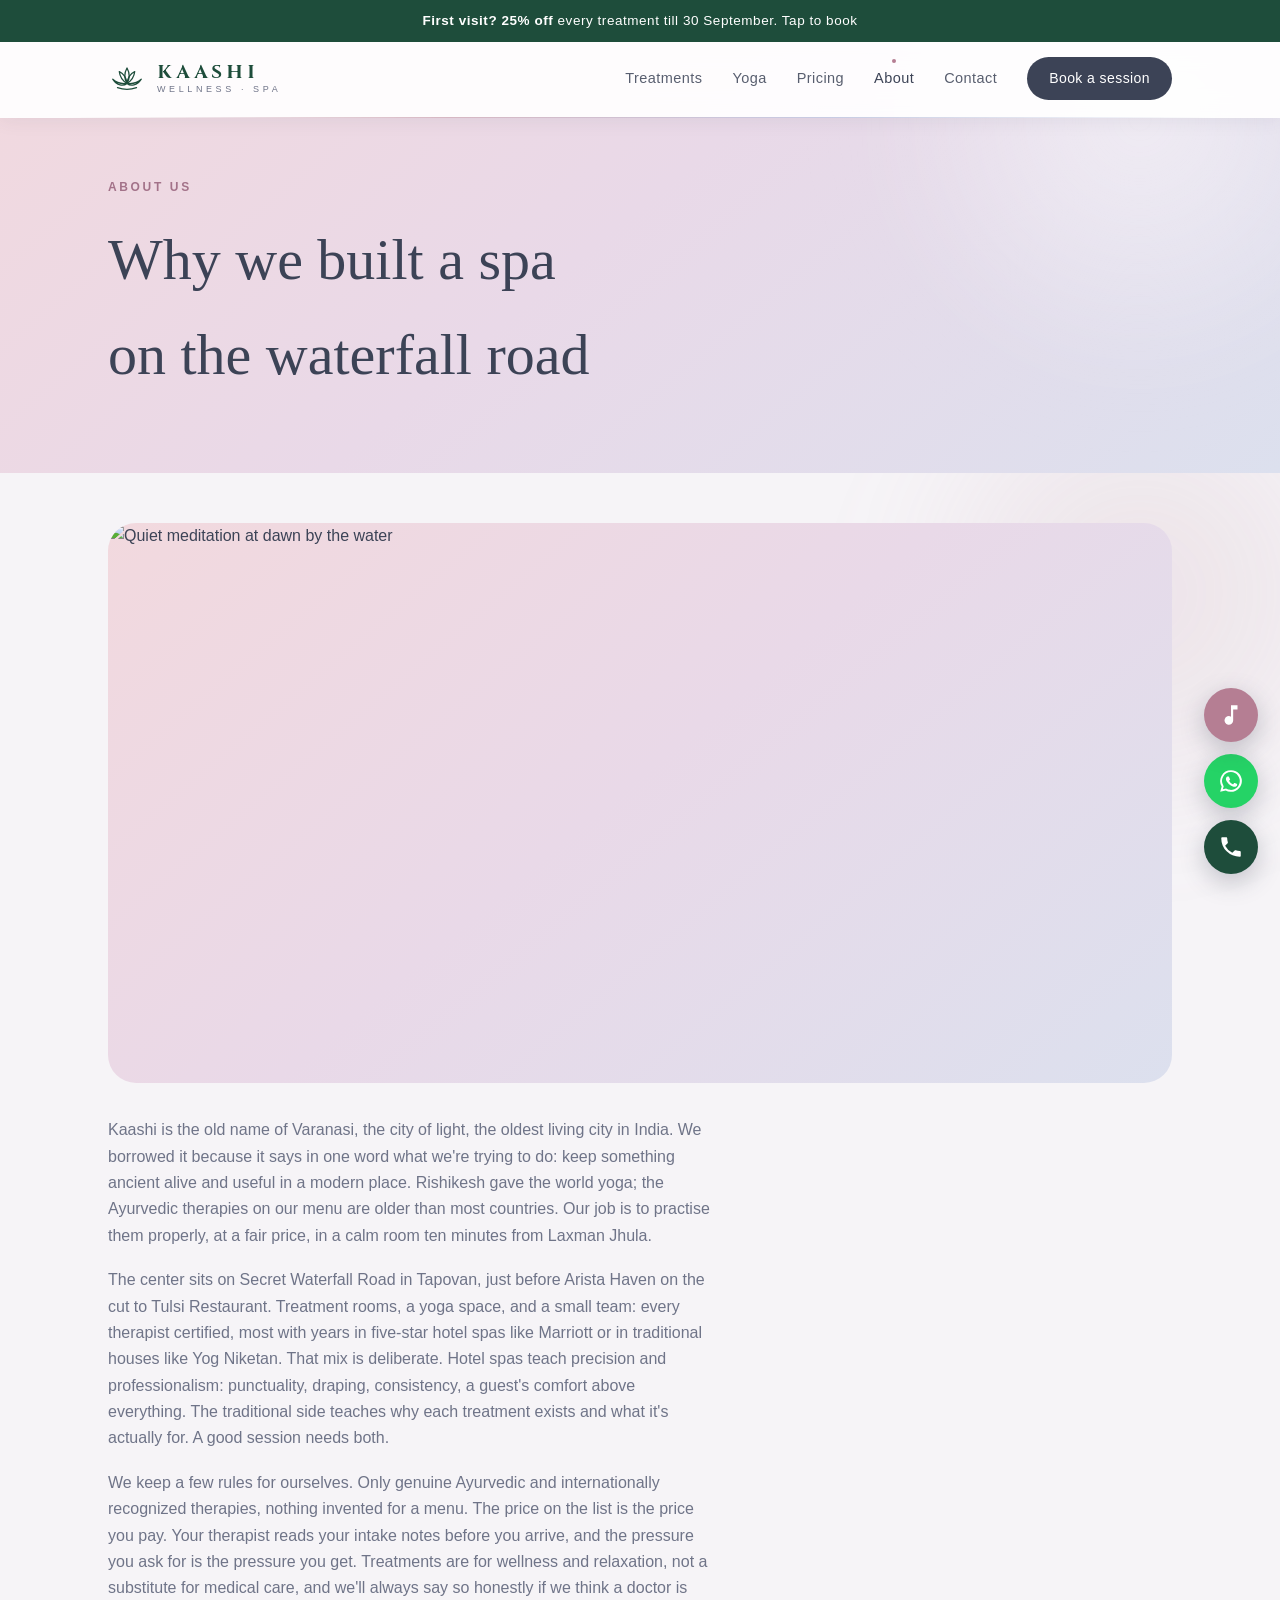
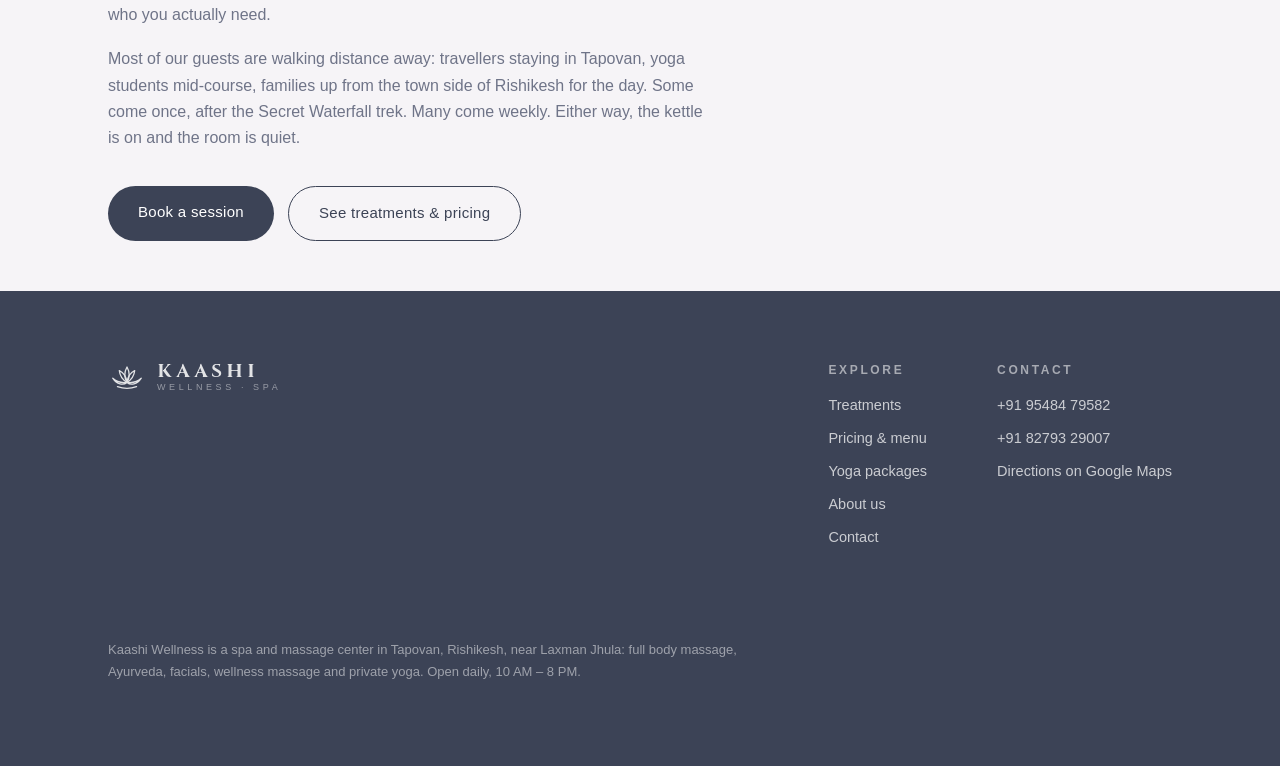
==== commit 16c013fb: "feat: spa photography, wisdom quotes without quotation marks, creative minimal nav underlines Co-Aut" ====
--- a/about.html
+++ b/about.html
@@ -71,7 +71,7 @@
       <a href="index.html#services">Treatments</a>
       <a href="index.html#yoga">Yoga</a>
       <a href="pricing.html">Pricing</a>
-      <a href="about.html">About</a>
+      <a href="about.html" aria-current="page">About</a>
       <a href="contact.html">Contact</a>
       <a class="btn" href="tel:+919548479582" data-book="a session">Book a session</a>
     </div>
@@ -88,6 +88,7 @@
 <main>
 <section class="tight">
   <div class="wrap">
+    <img class="about-photo" src="https://images.unsplash.com/photo-1600618528240-fb9fc964b853?auto=format&fit=crop&w=1400&h=560&q=80" alt="Quiet meditation at dawn by the water" loading="lazy" width="1400" height="560">
     <div class="prose dim">
       <p>Kaashi is the old name of Varanasi, the city of light, the oldest living city in India. We borrowed it because it says in one word what we're trying to do: keep something ancient alive and useful in a modern place. Rishikesh gave the world yoga; the Ayurvedic therapies on our menu are older than most countries. Our job is to practise them properly, at a fair price, in a calm room ten minutes from Laxman Jhula.</p>
       <p>The center sits on Secret Waterfall Road in Tapovan, just before Arista Haven on the cut to Tulsi Restaurant. Treatment rooms, a yoga space, and a small team: every therapist certified, most with years in five-star hotel spas like Marriott or in traditional houses like Yog Niketan. That mix is deliberate. Hotel spas teach precision and professionalism: punctuality, draping, consistency, a guest's comfort above everything. The traditional side teaches why each treatment exists and what it's actually for. A good session needs both.</p>
--- a/css/style.css
+++ b/css/style.css
@@ -143,6 +143,54 @@
 .navlinks a:hover { opacity: 1; }
 .navlinks a:focus-visible { outline: 2px solid var(--accent); outline-offset: 3px; }
 .navlinks .btn { padding: 10px 22px; font-size: 14px; color: #fff; opacity: 1; }
+
+/* menu strip: a fine rose-to-lilac underline draws in on hover; a small
+   petal dot marks the page you are on; the strip itself gains a gradient
+   hairline once it lifts off the top */
+nav.site::after {
+  content: "";
+  position: absolute;
+  left: 0; right: 0; bottom: 0;
+  height: 1px;
+  background: linear-gradient(90deg, transparent 5%, rgba(181,126,147,0.55), rgba(154,163,205,0.55), transparent 95%);
+  opacity: 0;
+  transition: opacity .4s ease;
+  pointer-events: none;
+}
+nav.site.scrolled::after { opacity: 1; }
+@media (min-width: 761px) {
+  .navlinks a:not(.btn) { position: relative; padding: 5px 0; }
+  .navlinks a:not(.btn)::after {
+    content: "";
+    position: absolute;
+    left: 0; right: 0; bottom: 0;
+    height: 1.5px;
+    border-radius: 2px;
+    background: linear-gradient(90deg, var(--accent), #9aa3cd);
+    transform: scaleX(0);
+    transform-origin: left;
+    transition: transform .32s ease;
+  }
+  .navlinks a:not(.btn):hover::after,
+  .navlinks a:not(.btn):focus-visible::after { transform: scaleX(1); }
+  .navlinks a[aria-current="page"] { opacity: 1; }
+  .navlinks a[aria-current="page"]::before {
+    content: "";
+    position: absolute;
+    top: -3px;
+    left: 50%;
+    transform: translateX(-50%);
+    width: 4px; height: 4px;
+    border-radius: 50%;
+    background: var(--accent);
+  }
+  @media (prefers-reduced-motion: reduce) {
+    .navlinks a:not(.btn)::after { transition: none; }
+  }
+}
+@media (max-width: 760px) {
+  .navlinks a[aria-current="page"]:not(.btn) { color: var(--accent-ink); }
+}
 
 /* mobile menu */
 .menu-toggle {
@@ -606,3 +654,30 @@
 footer a:hover { opacity: 1; }
 footer a:focus-visible { outline: 2px solid var(--accent); outline-offset: 3px; }
 footer .note { width: 100%; margin-top: 40px; font-size: 13px; color: rgba(255,255,255,0.5); max-width: 90ch; line-height: 1.7; }
+
+/* ============ photos ============ */
+.svc-photo {
+  width: 100%;
+  aspect-ratio: 4 / 3;
+  object-fit: cover;
+  border-radius: 18px;
+  display: block;
+  margin-bottom: 8px;
+  background: var(--grad);
+}
+.feature .visual img {
+  width: 100%;
+  height: 100%;
+  object-fit: cover;
+  display: block;
+}
+.about-photo {
+  width: 100%;
+  aspect-ratio: 5 / 2;
+  object-fit: cover;
+  border-radius: var(--card-radius);
+  display: block;
+  margin-bottom: 34px;
+  background: var(--grad);
+}
+@media (max-width: 600px) { .about-photo { aspect-ratio: 3 / 2; } }
